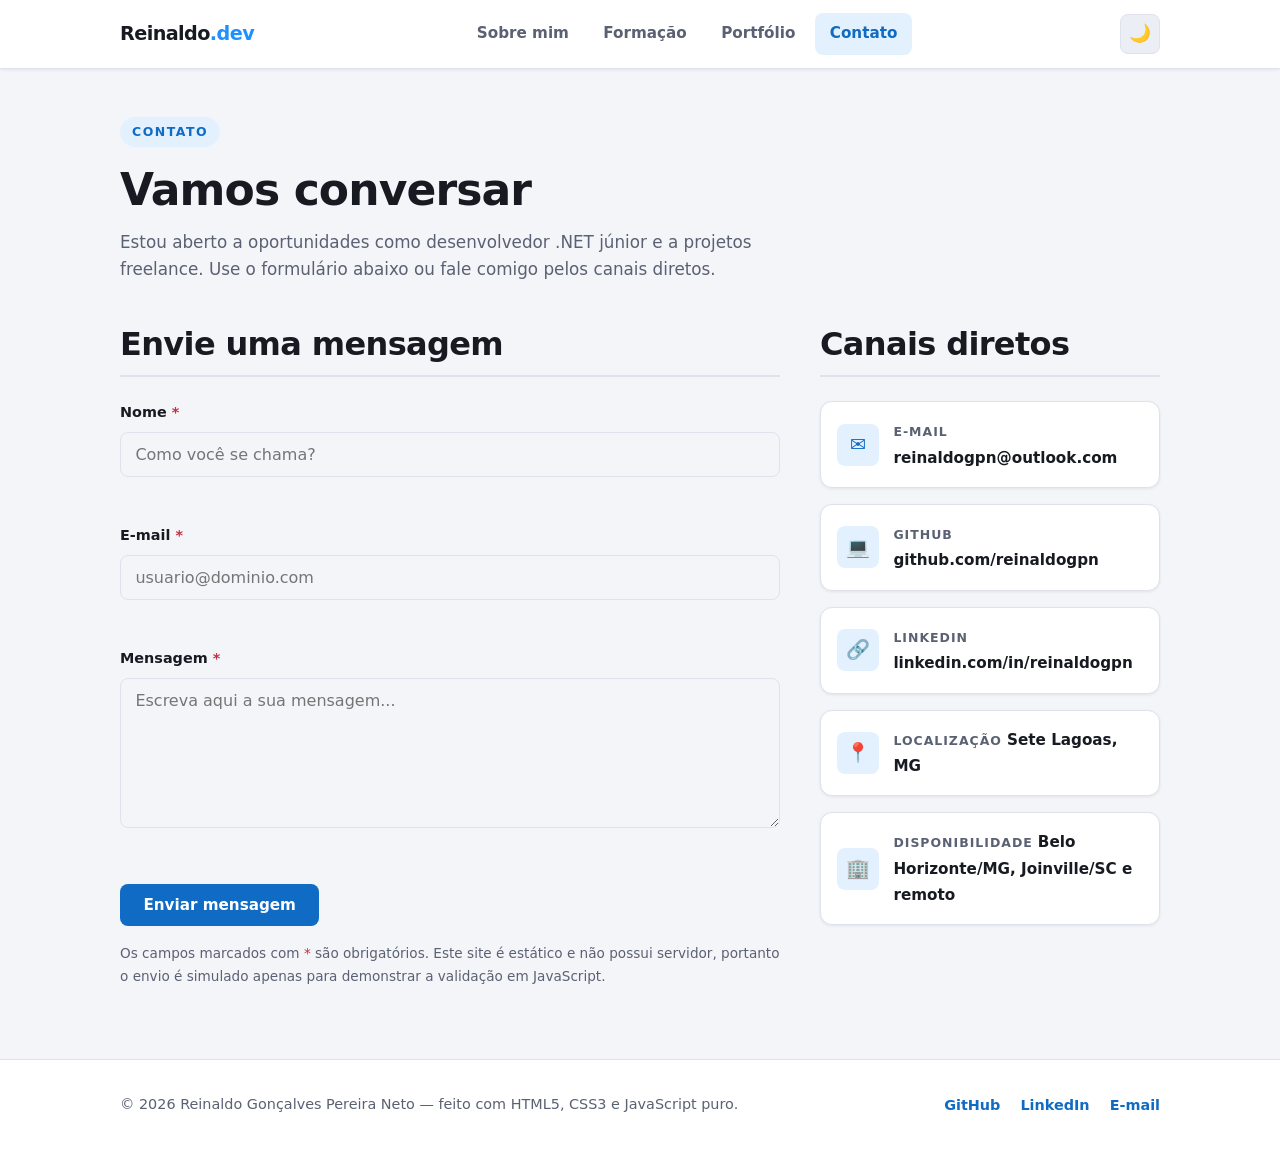
==== contato.html @ 2c076b1a "Add files via upload" ====
<!DOCTYPE html>
<!--
    ==========================================================================
    PORTFÓLIO PESSOAL - REINALDO GONÇALVES PEREIRA NETO
    Página 4 de 4: CONTATO

    Contém o formulário com os campos nome, e-mail e mensagem. A validação
    é feita inteiramente em JavaScript (arquivo js/contato.js) e o envio é
    simulado, já que o site é estático e não possui servidor.
    ==========================================================================
-->
<html lang="pt-BR">

<head>
    <meta charset="UTF-8">
    <meta name="viewport" content="width=device-width, initial-scale=1.0">
    <meta name="description" content="Entre em contato com Reinaldo Gonçalves Pereira Neto, desenvolvedor .NET: formulário, e-mail, GitHub e LinkedIn.">
    <meta name="author" content="Reinaldo Gonçalves Pereira Neto">

    <title>Contato | Reinaldo Gonçalves Pereira Neto</title>

    <link rel="icon" type="image/svg+xml" href="assets/favicon.svg">
    <link rel="stylesheet" href="css/style.css">
    <script src="js/main.js"></script>

    <!-- Script específico desta página: validação do formulário.
         O atributo "defer" faz o navegador executá-lo somente depois de
         ler todo o HTML, garantindo que os campos já existam. -->
    <script src="js/contato.js" defer></script>
</head>

<body>

    <!-- ======================================================================
         CABEÇALHO E MENU DE NAVEGAÇÃO (idêntico nas 4 páginas)
         ====================================================================== -->
    <header class="cabecalho">
        <div class="container cabecalho__conteudo">

            <a href="index.html" class="logo">Reinaldo<span class="logo__destaque">.dev</span></a>

            <nav class="navegacao" id="navegacao" aria-label="Menu principal">
                <ul class="navegacao__lista">
                    <li><a href="index.html" class="navegacao__link">Sobre mim</a></li>
                    <li><a href="formacao.html" class="navegacao__link">Formação</a></li>
                    <li><a href="portfolio.html" class="navegacao__link">Portfólio</a></li>
                    <!-- Item ativo: esta é a página aberta no momento -->
                    <li><a href="contato.html" class="navegacao__link navegacao__link--ativo" aria-current="page">Contato</a></li>
                </ul>
            </nav>

            <div class="cabecalho__acoes">
                <button type="button" class="botao-tema" id="botao-tema"
                        aria-label="Mudar para o tema escuro" title="Mudar para o tema escuro">
                    <span class="botao-tema__icone" aria-hidden="true">🌙</span>
                </button>

                <button type="button" class="botao-menu" id="botao-menu"
                        aria-label="Abrir menu de navegação" aria-expanded="false" aria-controls="navegacao">
                    <span class="botao-menu__barra"></span>
                    <span class="botao-menu__barra"></span>
                    <span class="botao-menu__barra"></span>
                </button>
            </div>

        </div>
    </header>

    <!-- ======================================================================
         CONTEÚDO PRINCIPAL
         ====================================================================== -->
    <main class="conteudo-principal">
        <div class="container">

            <!-- ===== Título da página ===== -->
            <div class="secao-titulo">
                <span class="secao-titulo__rotulo">Contato</span>
                <h1>Vamos conversar</h1>
                <p class="secao-titulo__descricao">
                    Estou aberto a oportunidades como desenvolvedor .NET júnior e a projetos
                    freelance. Use o formulário abaixo ou fale comigo pelos canais diretos.
                </p>
            </div>

            <div class="contato">

                <!-- ===== Formulário de contato =====
                     O atributo "novalidate" desliga a validação automática do
                     navegador de propósito: assim, toda a verificação dos campos
                     fica a cargo do JavaScript, como pede a atividade. -->
                <section aria-labelledby="titulo-formulario">
                    <h2 class="bloco__titulo" id="titulo-formulario">Envie uma mensagem</h2>

                    <form id="formulario-contato" class="formulario" novalidate>

                        <!-- Campo: Nome -->
                        <div class="formulario__campo">
                            <label class="formulario__rotulo" for="nome">
                                Nome <span class="formulario__obrigatorio" aria-hidden="true">*</span>
                            </label>
                            <input type="text" id="nome" name="nome"
                                   class="formulario__entrada"
                                   placeholder="Como você se chama?"
                                   autocomplete="name">
                            <!-- aria-live faz o leitor de tela anunciar o erro
                                 assim que ele aparecer -->
                            <span class="formulario__erro" id="erro-nome" role="alert" aria-live="polite"></span>
                        </div>

                        <!-- Campo: E-mail -->
                        <div class="formulario__campo">
                            <label class="formulario__rotulo" for="email">
                                E-mail <span class="formulario__obrigatorio" aria-hidden="true">*</span>
                            </label>
                            <input type="email" id="email" name="email"
                                   class="formulario__entrada"
                                   placeholder="usuario@dominio.com"
                                   autocomplete="email">
                            <span class="formulario__erro" id="erro-email" role="alert" aria-live="polite"></span>
                        </div>

                        <!-- Campo: Mensagem -->
                        <div class="formulario__campo">
                            <label class="formulario__rotulo" for="mensagem">
                                Mensagem <span class="formulario__obrigatorio" aria-hidden="true">*</span>
                            </label>
                            <textarea id="mensagem" name="mensagem"
                                      class="formulario__entrada"
                                      placeholder="Escreva aqui a sua mensagem..."
                                      rows="6"></textarea>
                            <span class="formulario__erro" id="erro-mensagem" role="alert" aria-live="polite"></span>
                        </div>

                        <button type="submit" class="botao botao--primario">Enviar mensagem</button>

                        <p class="formulario__ajuda">
                            Os campos marcados com <span class="formulario__obrigatorio">*</span>
                            são obrigatórios. Este site é estático e não possui servidor, portanto
                            o envio é simulado apenas para demonstrar a validação em JavaScript.
                        </p>

                    </form>
                </section>

                <!-- ===== Canais diretos de contato ===== -->
                <section aria-labelledby="titulo-canais">
                    <h2 class="bloco__titulo" id="titulo-canais">Canais diretos</h2>

                    <div class="contato__canais">

                        <a class="cartao canal" href="mailto:reinaldogpn@outlook.com">
                            <span class="canal__icone" aria-hidden="true">✉️</span>
                            <span>
                                <span class="canal__rotulo">E-mail</span>
                                <span class="canal__valor">reinaldogpn@outlook.com</span>
                            </span>
                        </a>

                        <a class="cartao canal" href="https://github.com/reinaldogpn"
                           target="_blank" rel="noopener noreferrer">
                            <span class="canal__icone" aria-hidden="true">💻</span>
                            <span>
                                <span class="canal__rotulo">GitHub</span>
                                <span class="canal__valor">github.com/reinaldogpn</span>
                            </span>
                        </a>

                        <a class="cartao canal" href="https://www.linkedin.com/in/reinaldogpn/"
                           target="_blank" rel="noopener noreferrer">
                            <span class="canal__icone" aria-hidden="true">🔗</span>
                            <span>
                                <span class="canal__rotulo">LinkedIn</span>
                                <span class="canal__valor">linkedin.com/in/reinaldogpn</span>
                            </span>
                        </a>

                        <div class="cartao canal">
                            <span class="canal__icone" aria-hidden="true">📍</span>
                            <span>
                                <span class="canal__rotulo">Localização</span>
                                <span class="canal__valor">Sete Lagoas, MG</span>
                            </span>
                        </div>

                        <div class="cartao canal">
                            <span class="canal__icone" aria-hidden="true">🏢</span>
                            <span>
                                <span class="canal__rotulo">Disponibilidade</span>
                                <span class="canal__valor">Belo Horizonte/MG, Joinville/SC e remoto</span>
                            </span>
                        </div>

                    </div>
                </section>

            </div>

        </div>
    </main>

    <!-- ======================================================================
         MODAL DE CONFIRMAÇÃO DE ENVIO
         Fica oculto por padrão (display: none no CSS) e é exibido pelo
         arquivo js/contato.js somente depois que a validação passa.
         ====================================================================== -->
    <div class="modal" id="modal-sucesso" role="dialog" aria-modal="true"
         aria-labelledby="titulo-modal" aria-hidden="true">

        <div class="modal__caixa">
            <span class="modal__icone" aria-hidden="true">✅</span>
            <h2 class="modal__titulo" id="titulo-modal">Mensagem enviada com sucesso!</h2>
            <p class="modal__texto">
                Obrigado pelo contato. Responderei o mais breve possível no e-mail informado.
            </p>
            <button type="button" class="botao botao--primario" id="fechar-modal">Fechar</button>
        </div>

    </div>

    <!-- ======================================================================
         RODAPÉ (idêntico nas 4 páginas)
         ====================================================================== -->
    <footer class="rodape">
        <div class="container rodape__conteudo">
            <p class="rodape__texto">
                &copy; <span id="ano-atual">2026</span> Reinaldo Gonçalves Pereira Neto &mdash;
                feito com HTML5, CSS3 e JavaScript puro.
            </p>
            <ul class="rodape__redes">
                <li><a href="https://github.com/reinaldogpn" target="_blank" rel="noopener noreferrer">GitHub</a></li>
                <li><a href="https://www.linkedin.com/in/reinaldogpn/" target="_blank" rel="noopener noreferrer">LinkedIn</a></li>
                <li><a href="mailto:reinaldogpn@outlook.com">E-mail</a></li>
            </ul>
        </div>
    </footer>

</body>

</html>
---- css/style.css ----
/* ==========================================================================
   PORTFÓLIO PESSOAL - REINALDO GONÇALVES PEREIRA NETO
   Folha de estilos única, escrita 100% à mão (sem Bootstrap, Tailwind ou
   qualquer outro framework CSS), conforme exigido pela atividade.

   Sumário:
   1. Variáveis de tema (claro/escuro)
   2. Reset e estilos base
   3. Utilitários de layout
   4. Cabeçalho e menu de navegação
   5. Rodapé
   6. Componentes reutilizáveis (cards, tags, botões)
   7. Página "Sobre mim"
   8. Página "Formação"
   9. Página "Portfólio"
   10. Página "Contato" (formulário e modal)
   11. Responsividade (media queries)
   12. Acessibilidade e preferências do usuário
   ========================================================================== */

/* ==========================================================================
   1. VARIÁVEIS DE TEMA
   As cores ficam centralizadas em variáveis CSS (custom properties). O tema
   escuro apenas REDEFINE essas mesmas variáveis, então o JavaScript só
   precisa trocar o atributo data-tema no <html> para o site inteiro mudar.
   ========================================================================== */

:root {
    /* Cores do tema claro (padrão) */
    --cor-fundo: #f4f5f9;
    --cor-superficie: #ffffff;
    --cor-superficie-alt: #eceef5;
    --cor-texto: #171a21;
    --cor-texto-suave: #5a6172;
    --cor-borda: #dfe2ec;
    /* Cor de destaque do site: Dodger Blue */
    --cor-destaque: #1e90ff;
    /* Versão escurecida do Dodger Blue, usada APENAS onde a cor de destaque
       vira texto pequeno ou fundo de botão. O Dodger Blue puro sobre branco
       alcança só 3,24:1 de contraste, abaixo dos 4,5:1 exigidos pela WCAG;
       este tom escuro chega a 5,36:1 e mantém o texto legível. */
    --cor-destaque-forte: #0f6bc4;
    --cor-destaque-suave: #e3f1ff;
    --cor-destaque-texto: #ffffff;
    --cor-sucesso: #12805c;
    --cor-erro: #c62f43;

    /* Sombras */
    --sombra-pequena: 0 1px 3px rgba(23, 26, 33, 0.08);
    --sombra-media: 0 6px 20px rgba(23, 26, 33, 0.09);
    --sombra-grande: 0 18px 45px rgba(23, 26, 33, 0.16);

    /* Medidas reutilizadas em todo o site */
    --largura-maxima: 1080px;
    --raio: 12px;
    --raio-pequeno: 8px;
    --transicao: 0.25s ease;

    /* Pilha de fontes do próprio sistema operacional: o site não depende de
       nenhum arquivo externo, então carrega instantaneamente e funciona
       mesmo offline. */
    --fonte: "Segoe UI", system-ui, -apple-system, "Helvetica Neue", Arial, sans-serif;
    --fonte-mono: "Cascadia Mono", Consolas, "SF Mono", Menlo, monospace;
}

/* Tema escuro: as MESMAS variáveis com outros valores.
   Ativado pelo JavaScript através de <html data-tema="escuro"> */
[data-tema="escuro"] {
    --cor-fundo: #11131a;
    --cor-superficie: #191c26;
    --cor-superficie-alt: #212533;
    --cor-texto: #e9ebf2;
    --cor-texto-suave: #a3aabd;
    --cor-borda: #2b3040;
    /* No tema escuro o Dodger Blue puro já contrasta bem com o fundo (5,25:1),
       e a variante de texto é CLAREADA, e não escurecida, chegando a 6,65:1. */
    --cor-destaque: #1e90ff;
    --cor-destaque-forte: #4da6ff;
    --cor-destaque-suave: #12263d;
    --cor-destaque-texto: #11131a;
    --cor-sucesso: #4ade9f;
    --cor-erro: #ff8095;

    --sombra-pequena: 0 1px 3px rgba(0, 0, 0, 0.4);
    --sombra-media: 0 6px 20px rgba(0, 0, 0, 0.45);
    --sombra-grande: 0 18px 45px rgba(0, 0, 0, 0.6);
}

/* ==========================================================================
   2. RESET E ESTILOS BASE
   Reset mínimo próprio, para o site partir do mesmo ponto em todos os
   navegadores.
   ========================================================================== */

*,
*::before,
*::after {
    box-sizing: border-box;
    margin: 0;
    padding: 0;
}

html {
    /* Faz os links de âncora rolarem suavemente até o destino */
    scroll-behavior: smooth;
    /* Impede que o cabeçalho fixo cubra o alvo da âncora */
    scroll-padding-top: 90px;
}

body {
    font-family: var(--fonte);
    background-color: var(--cor-fundo);
    color: var(--cor-texto);
    line-height: 1.65;
    font-size: 1rem;
    /* Transição suave ao alternar entre tema claro e escuro */
    transition: background-color var(--transicao), color var(--transicao);
    /* Rodapé sempre no fim da página, mesmo com pouco conteúdo */
    min-height: 100vh;
    display: flex;
    flex-direction: column;
}

h1, h2, h3, h4 {
    line-height: 1.25;
    font-weight: 700;
    letter-spacing: -0.02em;
}

h1 { font-size: clamp(1.9rem, 5vw, 2.75rem); }
h2 { font-size: clamp(1.5rem, 3.5vw, 2rem); }
h3 { font-size: 1.15rem; }

p { color: var(--cor-texto-suave); }

a {
    color: var(--cor-destaque-forte);
    text-decoration: none;
    transition: color var(--transicao), opacity var(--transicao);
}

a:hover { text-decoration: underline; }

img {
    /* Nenhuma imagem estoura a largura do seu contêiner */
    max-width: 100%;
    display: block;
}

ul { list-style: none; }

/* ==========================================================================
   3. UTILITÁRIOS DE LAYOUT
   ========================================================================== */

/* Centraliza o conteúdo e cria respiro nas laterais */
.container {
    width: 100%;
    max-width: var(--largura-maxima);
    margin: 0 auto;
    padding: 0 1.25rem;
}

/* <main> cresce para empurrar o rodapé até o fim da tela */
.conteudo-principal {
    flex: 1;
    padding: 3rem 0 4.5rem;
}

/* Bloco de título que abre cada página */
.secao-titulo {
    margin-bottom: 2.5rem;
}

.secao-titulo__rotulo {
    display: inline-block;
    font-size: 0.78rem;
    font-weight: 700;
    letter-spacing: 0.12em;
    text-transform: uppercase;
    color: var(--cor-destaque-forte);
    background-color: var(--cor-destaque-suave);
    padding: 0.3rem 0.75rem;
    border-radius: 999px;
    margin-bottom: 0.9rem;
}

.secao-titulo__descricao {
    margin-top: 0.75rem;
    max-width: 62ch;
    font-size: 1.05rem;
}

/* Espaçamento padrão entre blocos internos de uma página */
.bloco {
    margin-top: 3.5rem;
}

.bloco__titulo {
    margin-bottom: 1.5rem;
    padding-bottom: 0.7rem;
    border-bottom: 2px solid var(--cor-borda);
}

/* ==========================================================================
   4. CABEÇALHO E MENU DE NAVEGAÇÃO
   O mesmo cabeçalho é repetido nas 4 páginas, cumprindo o requisito de um
   menu visível em todas elas.
   ========================================================================== */

.cabecalho {
    position: sticky; /* Menu acompanha a rolagem e fica sempre acessível */
    top: 0;
    z-index: 100;
    background-color: var(--cor-superficie);
    border-bottom: 1px solid var(--cor-borda);
    box-shadow: var(--sombra-pequena);
    transition: background-color var(--transicao), border-color var(--transicao);
}

.cabecalho__conteudo {
    display: flex;
    align-items: center;
    justify-content: space-between;
    gap: 1rem;
    min-height: 68px;
}

/* Logotipo textual (iniciais do nome) */
.logo {
    font-size: 1.2rem;
    font-weight: 800;
    color: var(--cor-texto);
    letter-spacing: -0.03em;
    white-space: nowrap;
}

.logo:hover { text-decoration: none; }

.logo__destaque { color: var(--cor-destaque); }

.navegacao__lista {
    display: flex;
    align-items: center;
    gap: 0.35rem;
}

.navegacao__link {
    display: block;
    padding: 0.5rem 0.9rem;
    border-radius: var(--raio-pequeno);
    color: var(--cor-texto-suave);
    font-weight: 600;
    font-size: 0.95rem;
    transition: color var(--transicao), background-color var(--transicao);
}

.navegacao__link:hover {
    color: var(--cor-texto);
    background-color: var(--cor-superficie-alt);
    text-decoration: none;
}

/* Destaca no menu a página que está aberta no momento */
.navegacao__link--ativo {
    color: var(--cor-destaque-forte);
    background-color: var(--cor-destaque-suave);
}

/* Área dos botões à direita do cabeçalho */
.cabecalho__acoes {
    display: flex;
    align-items: center;
    gap: 0.5rem;
}

/* Botão de alternância de tema claro/escuro */
.botao-tema {
    display: grid;
    place-items: center;
    width: 40px;
    height: 40px;
    font-size: 1.1rem;
    line-height: 1;
    cursor: pointer;
    background-color: var(--cor-superficie-alt);
    color: var(--cor-texto);
    border: 1px solid var(--cor-borda);
    border-radius: var(--raio-pequeno);
    transition: background-color var(--transicao), transform var(--transicao);
}

.botao-tema:hover {
    background-color: var(--cor-destaque-suave);
    transform: rotate(-12deg);
}

/* Botão "hambúrguer": só aparece em telas pequenas (ver media queries) */
.botao-menu {
    display: none;
    flex-direction: column;
    justify-content: center;
    gap: 5px;
    width: 40px;
    height: 40px;
    padding: 0 9px;
    cursor: pointer;
    background-color: var(--cor-superficie-alt);
    border: 1px solid var(--cor-borda);
    border-radius: var(--raio-pequeno);
}

.botao-menu__barra {
    display: block;
    height: 2px;
    width: 100%;
    background-color: var(--cor-texto);
    border-radius: 2px;
    transition: transform var(--transicao), opacity var(--transicao);
}

/* Quando o menu está aberto, as três barras viram um "X" */
.botao-menu[aria-expanded="true"] .botao-menu__barra:nth-child(1) {
    transform: translateY(7px) rotate(45deg);
}

.botao-menu[aria-expanded="true"] .botao-menu__barra:nth-child(2) {
    opacity: 0;
}

.botao-menu[aria-expanded="true"] .botao-menu__barra:nth-child(3) {
    transform: translateY(-7px) rotate(-45deg);
}

/* ==========================================================================
   5. RODAPÉ
   ========================================================================== */

.rodape {
    background-color: var(--cor-superficie);
    border-top: 1px solid var(--cor-borda);
    padding: 2rem 0;
    transition: background-color var(--transicao), border-color var(--transicao);
}

.rodape__conteudo {
    display: flex;
    flex-wrap: wrap;
    align-items: center;
    justify-content: space-between;
    gap: 1rem;
}

.rodape__texto {
    font-size: 0.9rem;
    margin: 0;
}

.rodape__redes {
    display: flex;
    gap: 1.25rem;
}

.rodape__redes a {
    font-size: 0.9rem;
    font-weight: 600;
}

/* ==========================================================================
   6. COMPONENTES REUTILIZÁVEIS
   ========================================================================== */

/* --- Cartão genérico, base dos projetos e das formações --- */
.cartao {
    background-color: var(--cor-superficie);
    border: 1px solid var(--cor-borda);
    border-radius: var(--raio);
    padding: 1.5rem;
    box-shadow: var(--sombra-pequena);
    transition: transform var(--transicao), box-shadow var(--transicao),
                border-color var(--transicao), background-color var(--transicao);
}

/* Efeito de elevação ao passar o mouse */
.cartao:hover {
    transform: translateY(-4px);
    box-shadow: var(--sombra-media);
    border-color: var(--cor-destaque);
}

/* --- Etiquetas de tecnologia (C#, .NET, Python...) --- */
.tags {
    display: flex;
    flex-wrap: wrap;
    gap: 0.5rem;
}

.tag {
    font-size: 0.8rem;
    font-weight: 600;
    padding: 0.28rem 0.7rem;
    border-radius: 999px;
    background-color: var(--cor-superficie-alt);
    color: var(--cor-texto-suave);
    border: 1px solid var(--cor-borda);
}

/* Variação em destaque, usada nas habilidades principais */
.tag--destaque {
    background-color: var(--cor-destaque-suave);
    color: var(--cor-destaque-forte);
    border-color: transparent;
}

/* --- Botões --- */
.botao {
    display: inline-block;
    font-family: inherit;
    font-size: 0.95rem;
    font-weight: 600;
    padding: 0.7rem 1.4rem;
    border-radius: var(--raio-pequeno);
    border: 1px solid transparent;
    cursor: pointer;
    text-align: center;
    transition: transform var(--transicao), opacity var(--transicao),
                background-color var(--transicao);
}

.botao:hover {
    transform: translateY(-2px);
    text-decoration: none;
}

.botao--primario {
    background-color: var(--cor-destaque-forte);
    color: var(--cor-destaque-texto);
}

.botao--primario:hover { opacity: 0.9; }

.botao--secundario {
    background-color: transparent;
    color: var(--cor-texto);
    border-color: var(--cor-borda);
}

.botao--secundario:hover { background-color: var(--cor-superficie-alt); }

/* ==========================================================================
   7. PÁGINA "SOBRE MIM"
   ========================================================================== */

/* Apresentação principal: foto à esquerda, texto à direita */
.apresentacao {
    display: grid;
    grid-template-columns: 200px 1fr;
    gap: 2.5rem;
    align-items: center;
}

.apresentacao__foto {
    width: 200px;
    height: 200px;
    object-fit: cover; /* Recorta a foto sem distorcer as proporções */
    border-radius: 50%;
    border: 4px solid var(--cor-superficie);
    box-shadow: var(--sombra-grande);
}

.apresentacao__cargo {
    font-size: 1.15rem;
    font-weight: 600;
    color: var(--cor-destaque-forte);
    margin-top: 0.4rem;
}

.apresentacao__local {
    display: inline-block;
    font-size: 0.92rem;
    margin-top: 0.5rem;
}

.apresentacao__texto {
    margin-top: 1.1rem;
    font-size: 1.05rem;
    max-width: 62ch;
}

.apresentacao__acoes {
    display: flex;
    flex-wrap: wrap;
    gap: 0.75rem;
    margin-top: 1.75rem;
}

/* Lista de hobbies em cartões */
.hobbies {
    display: grid;
    grid-template-columns: repeat(auto-fit, minmax(240px, 1fr));
    gap: 1.25rem;
}

.hobby__icone {
    font-size: 1.75rem;
    display: block;
    margin-bottom: 0.6rem;
}

.hobby h3 { margin-bottom: 0.35rem; }

.hobby p {
    font-size: 0.95rem;
    margin: 0;
}

/* Grupos de habilidades técnicas */
.habilidades {
    display: grid;
    grid-template-columns: repeat(auto-fit, minmax(280px, 1fr));
    gap: 1.5rem;
}

.habilidade__categoria {
    font-size: 0.8rem;
    font-weight: 700;
    text-transform: uppercase;
    letter-spacing: 0.09em;
    color: var(--cor-texto-suave);
    margin-bottom: 0.85rem;
}

/* ==========================================================================
   8. PÁGINA "FORMAÇÃO"
   ========================================================================== */

/* Linha do tempo vertical com marcadores à esquerda */
.linha-tempo {
    position: relative;
    padding-left: 2rem;
}

/* Linha vertical contínua, desenhada com um pseudo-elemento */
.linha-tempo::before {
    content: "";
    position: absolute;
    left: 6px;
    top: 8px;
    bottom: 8px;
    width: 2px;
    background-color: var(--cor-borda);
}

.linha-tempo__item {
    position: relative;
    padding-bottom: 2rem;
}

.linha-tempo__item:last-child { padding-bottom: 0; }

/* Bolinha que marca cada etapa da formação */
.linha-tempo__item::before {
    content: "";
    position: absolute;
    left: -2rem;
    top: 10px;
    width: 14px;
    height: 14px;
    border-radius: 50%;
    background-color: var(--cor-fundo);
    border: 3px solid var(--cor-destaque);
}

.linha-tempo__periodo {
    display: inline-block;
    font-size: 0.82rem;
    font-weight: 700;
    color: var(--cor-destaque-forte);
    margin-bottom: 0.3rem;
}

.linha-tempo__instituicao {
    font-size: 0.95rem;
    font-weight: 600;
    color: var(--cor-texto-suave);
    margin-bottom: 0.5rem;
}

/* Selo de situação do curso (em andamento / concluído) */
.selo {
    display: inline-block;
    font-size: 0.75rem;
    font-weight: 700;
    padding: 0.2rem 0.6rem;
    border-radius: 999px;
    margin-left: 0.5rem;
    vertical-align: middle;
}

.selo--andamento {
    background-color: var(--cor-destaque-suave);
    color: var(--cor-destaque-forte);
}

.selo--concluido {
    background-color: var(--cor-superficie-alt);
    color: var(--cor-texto-suave);
}

/* Grade usada por idiomas e certificações */
.grade-dupla {
    display: grid;
    grid-template-columns: repeat(auto-fit, minmax(280px, 1fr));
    gap: 1.25rem;
}

.idioma__nivel {
    font-size: 0.9rem;
    font-weight: 600;
    color: var(--cor-destaque-forte);
}

/* Barra de proficiência do idioma (apenas visual) */
.barra {
    height: 7px;
    width: 100%;
    background-color: var(--cor-superficie-alt);
    border-radius: 999px;
    margin-top: 0.7rem;
    overflow: hidden;
}

.barra__preenchimento {
    height: 100%;
    background-color: var(--cor-destaque);
    border-radius: 999px;
}

/* ==========================================================================
   9. PÁGINA "PORTFÓLIO"
   ========================================================================== */

.projetos {
    display: grid;
    grid-template-columns: repeat(auto-fit, minmax(320px, 1fr));
    gap: 1.5rem;
}

/* O cartão vira coluna flexível para o rodapé do card ficar sempre embaixo */
.projeto {
    display: flex;
    flex-direction: column;
}

.projeto__cabecalho {
    display: flex;
    align-items: flex-start;
    justify-content: space-between;
    gap: 1rem;
    margin-bottom: 0.6rem;
}

.projeto__ano {
    font-size: 0.8rem;
    font-weight: 700;
    color: var(--cor-texto-suave);
    white-space: nowrap;
    padding-top: 0.2rem;
}

.projeto__descricao {
    font-size: 0.95rem;
    flex: 1; /* Empurra as tags e o link para a base do cartão */
    margin-bottom: 1.1rem;
}

.projeto__tecnologias { margin-bottom: 1.1rem; }

.projeto__links {
    display: flex;
    flex-wrap: wrap;
    gap: 1rem;
    padding-top: 1rem;
    border-top: 1px solid var(--cor-borda);
}

.projeto__link {
    font-size: 0.9rem;
    font-weight: 600;
}

/* Aviso para o projeto de cliente, cujo código é privado */
.projeto__nota {
    font-size: 0.85rem;
    font-style: italic;
    color: var(--cor-texto-suave);
}

/* Cartão em destaque, para o projeto principal */
.projeto--destaque {
    grid-column: 1 / -1; /* Ocupa a linha inteira da grade */
    border-color: var(--cor-destaque);
    background-color: var(--cor-destaque-suave);
}

/* ==========================================================================
   10. PÁGINA "CONTATO" - FORMULÁRIO E MODAL
   ========================================================================== */

.contato {
    display: grid;
    grid-template-columns: 1fr 340px;
    gap: 2.5rem;
    align-items: start;
}

/* --- Formulário --- */
.formulario__campo { margin-bottom: 1.35rem; }

.formulario__rotulo {
    display: block;
    font-size: 0.9rem;
    font-weight: 600;
    margin-bottom: 0.45rem;
}

.formulario__obrigatorio { color: var(--cor-erro); }

.formulario__entrada {
    width: 100%;
    font-family: inherit;
    font-size: 1rem;
    color: var(--cor-texto);
    background-color: var(--cor-fundo);
    padding: 0.75rem 0.9rem;
    border: 1px solid var(--cor-borda);
    border-radius: var(--raio-pequeno);
    transition: border-color var(--transicao), box-shadow var(--transicao);
}

.formulario__entrada:focus {
    outline: none;
    border-color: var(--cor-destaque);
    box-shadow: 0 0 0 3px var(--cor-destaque-suave);
}

textarea.formulario__entrada {
    resize: vertical; /* O usuário só redimensiona na vertical */
    min-height: 150px;
}

/* Estado de erro aplicado pelo JavaScript quando a validação falha */
.formulario__entrada--erro {
    border-color: var(--cor-erro);
}

.formulario__entrada--erro:focus {
    box-shadow: 0 0 0 3px rgba(198, 47, 67, 0.15);
}

/* Mensagem de erro exibida abaixo de cada campo */
.formulario__erro {
    display: block;
    font-size: 0.85rem;
    font-weight: 600;
    color: var(--cor-erro);
    margin-top: 0.4rem;
    min-height: 1.2rem; /* Reserva espaço para o layout não "pular" */
}

.formulario__ajuda {
    font-size: 0.85rem;
    margin-top: 1rem;
}

/* --- Cartão lateral com os canais de contato --- */
.contato__canais { display: grid; gap: 1rem; }

.canal {
    display: flex;
    align-items: center;
    gap: 0.9rem;
    padding: 1rem;
}

.canal__icone {
    display: grid;
    place-items: center;
    flex-shrink: 0;
    width: 42px;
    height: 42px;
    font-size: 1.2rem;
    border-radius: var(--raio-pequeno);
    background-color: var(--cor-destaque-suave);
}

.canal__rotulo {
    font-size: 0.78rem;
    font-weight: 700;
    text-transform: uppercase;
    letter-spacing: 0.08em;
    color: var(--cor-texto-suave);
}

.canal__valor {
    font-size: 0.95rem;
    font-weight: 600;
    color: var(--cor-texto);
    /* Quebra endereços longos (e-mail, URLs) para não estourarem o cartão */
    overflow-wrap: break-word;
}

a.canal:hover { text-decoration: none; }
a.canal:hover .canal__valor { color: var(--cor-destaque-forte); }

/* --- Modal de confirmação de envio ---
   Fica oculto por padrão e é exibido pelo JavaScript após a validação. */
.modal {
    display: none;
    position: fixed;
    inset: 0; /* Cobre a tela inteira */
    z-index: 200;
    background-color: rgba(10, 12, 18, 0.6);
    padding: 1.25rem;
    /* Centraliza a caixa do modal */
    align-items: center;
    justify-content: center;
}

/* Classe adicionada pelo JavaScript para exibir o modal */
.modal--visivel { display: flex; }

.modal__caixa {
    background-color: var(--cor-superficie);
    border-radius: var(--raio);
    box-shadow: var(--sombra-grande);
    padding: 2.25rem 2rem;
    max-width: 420px;
    width: 100%;
    text-align: center;
    /* Pequena animação de entrada */
    animation: surgir 0.28s ease;
}

@keyframes surgir {
    from { opacity: 0; transform: translateY(16px) scale(0.97); }
    to   { opacity: 1; transform: translateY(0) scale(1); }
}

.modal__icone {
    display: grid;
    place-items: center;
    width: 62px;
    height: 62px;
    margin: 0 auto 1.1rem;
    font-size: 1.9rem;
    border-radius: 50%;
    background-color: var(--cor-destaque-suave);
}

.modal__titulo {
    color: var(--cor-sucesso);
    margin-bottom: 0.6rem;
}

.modal__texto { margin-bottom: 1.6rem; }

/* ==========================================================================
   11. RESPONSIVIDADE
   O site precisa funcionar em computador, notebook, tablet e smartphone.
   ========================================================================== */

/* --- Tablets e telas menores --- */
@media (max-width: 860px) {
    /* O menu horizontal vira um painel suspenso controlado pelo hambúrguer */
    .botao-menu { display: flex; }

    .navegacao {
        display: none;
        position: absolute;
        top: 100%;
        left: 0;
        right: 0;
        background-color: var(--cor-superficie);
        border-bottom: 1px solid var(--cor-borda);
        box-shadow: var(--sombra-media);
        padding: 0.75rem 1.25rem 1.1rem;
    }

    /* Classe alternada pelo JavaScript ao clicar no hambúrguer */
    .navegacao--aberta { display: block; }

    .navegacao__lista {
        flex-direction: column;
        align-items: stretch;
        gap: 0.2rem;
    }

    .navegacao__link {
        padding: 0.8rem 0.9rem;
        font-size: 1rem;
    }

    /* O painel suspenso se posiciona a partir do conteúdo do cabeçalho,
       que continua fixo no topo durante a rolagem. */
    .cabecalho__conteudo { position: relative; }

    /* Foto acima do texto, tudo centralizado */
    .apresentacao {
        grid-template-columns: 1fr;
        justify-items: center;
        text-align: center;
        gap: 1.75rem;
    }

    .apresentacao__acoes { justify-content: center; }

    /* Formulário e canais de contato empilhados */
    .contato { grid-template-columns: 1fr; }
}

/* --- Smartphones --- */
@media (max-width: 520px) {
    .conteudo-principal { padding: 2rem 0 3rem; }

    .bloco { margin-top: 2.5rem; }

    .apresentacao__foto {
        width: 158px;
        height: 158px;
    }

    .projetos,
    .habilidades,
    .hobbies,
    .grade-dupla {
        grid-template-columns: 1fr;
    }

    .cartao { padding: 1.25rem; }

    /* Botões ocupam a largura total, mais fáceis de tocar */
    .apresentacao__acoes .botao { width: 100%; }

    .rodape__conteudo {
        flex-direction: column;
        text-align: center;
    }
}

/* ==========================================================================
   12. ACESSIBILIDADE E PREFERÊNCIAS DO USUÁRIO
   ========================================================================== */

/* Contorno visível ao navegar pelo teclado (tecla Tab) */
a:focus-visible,
button:focus-visible,
input:focus-visible,
textarea:focus-visible {
    outline: 3px solid var(--cor-destaque);
    outline-offset: 2px;
}

/* Respeita quem configurou o sistema para reduzir animações */
@media (prefers-reduced-motion: reduce) {
    html { scroll-behavior: auto; }

    *,
    *::before,
    *::after {
        animation-duration: 0.01ms !important;
        transition-duration: 0.01ms !important;
    }
}

/* Ajustes para impressão do currículo */
@media print {
    .cabecalho,
    .rodape,
    .modal { display: none !important; }

    body { background-color: #ffffff; color: #000000; }
}
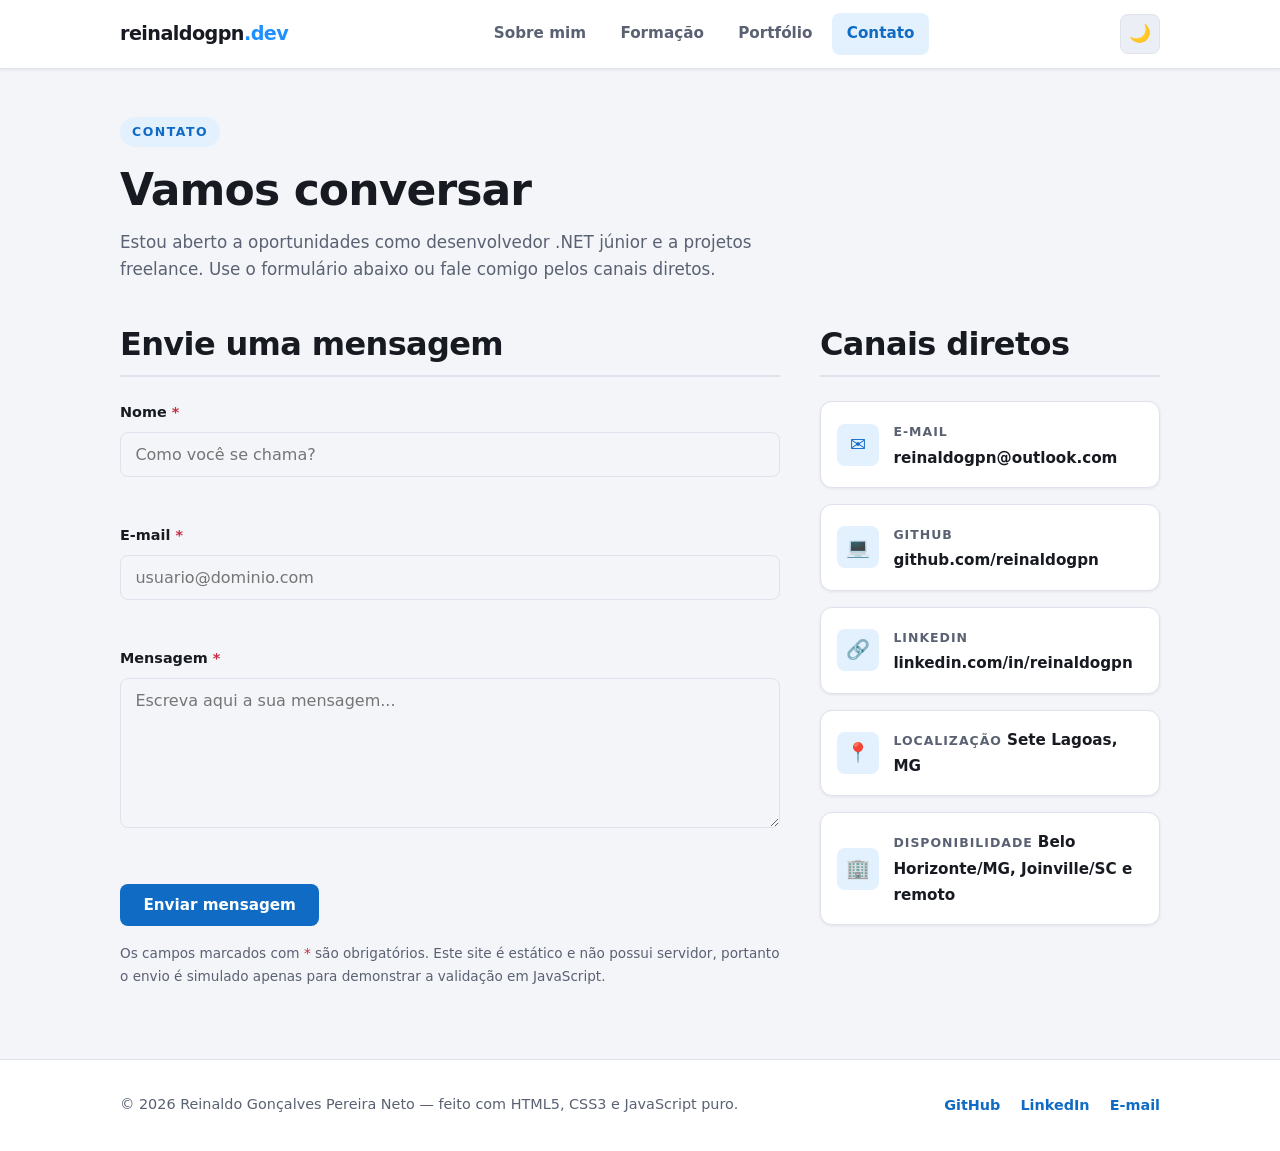
==== commit 8b6b3fec: "Fix: link no cabeçalho atualizado para combinar com o novo domínio" ====
--- a/contato.html
+++ b/contato.html
@@ -37,7 +37,7 @@
     <header class="cabecalho">
         <div class="container cabecalho__conteudo">
 
-            <a href="index.html" class="logo">Reinaldo<span class="logo__destaque">.dev</span></a>
+            <a href="index.html" class="logo">reinaldogpn<span class="logo__destaque">.dev</span></a>
 
             <nav class="navegacao" id="navegacao" aria-label="Menu principal">
                 <ul class="navegacao__lista">
--- a/css/style.css
+++ b/css/style.css
@@ -147,7 +147,7 @@
     display: block;
 }
 
-ul { list-style: none; }
+ul, ol { list-style: none; }
 
 /* ==========================================================================
    3. UTILITÁRIOS DE LAYOUT
